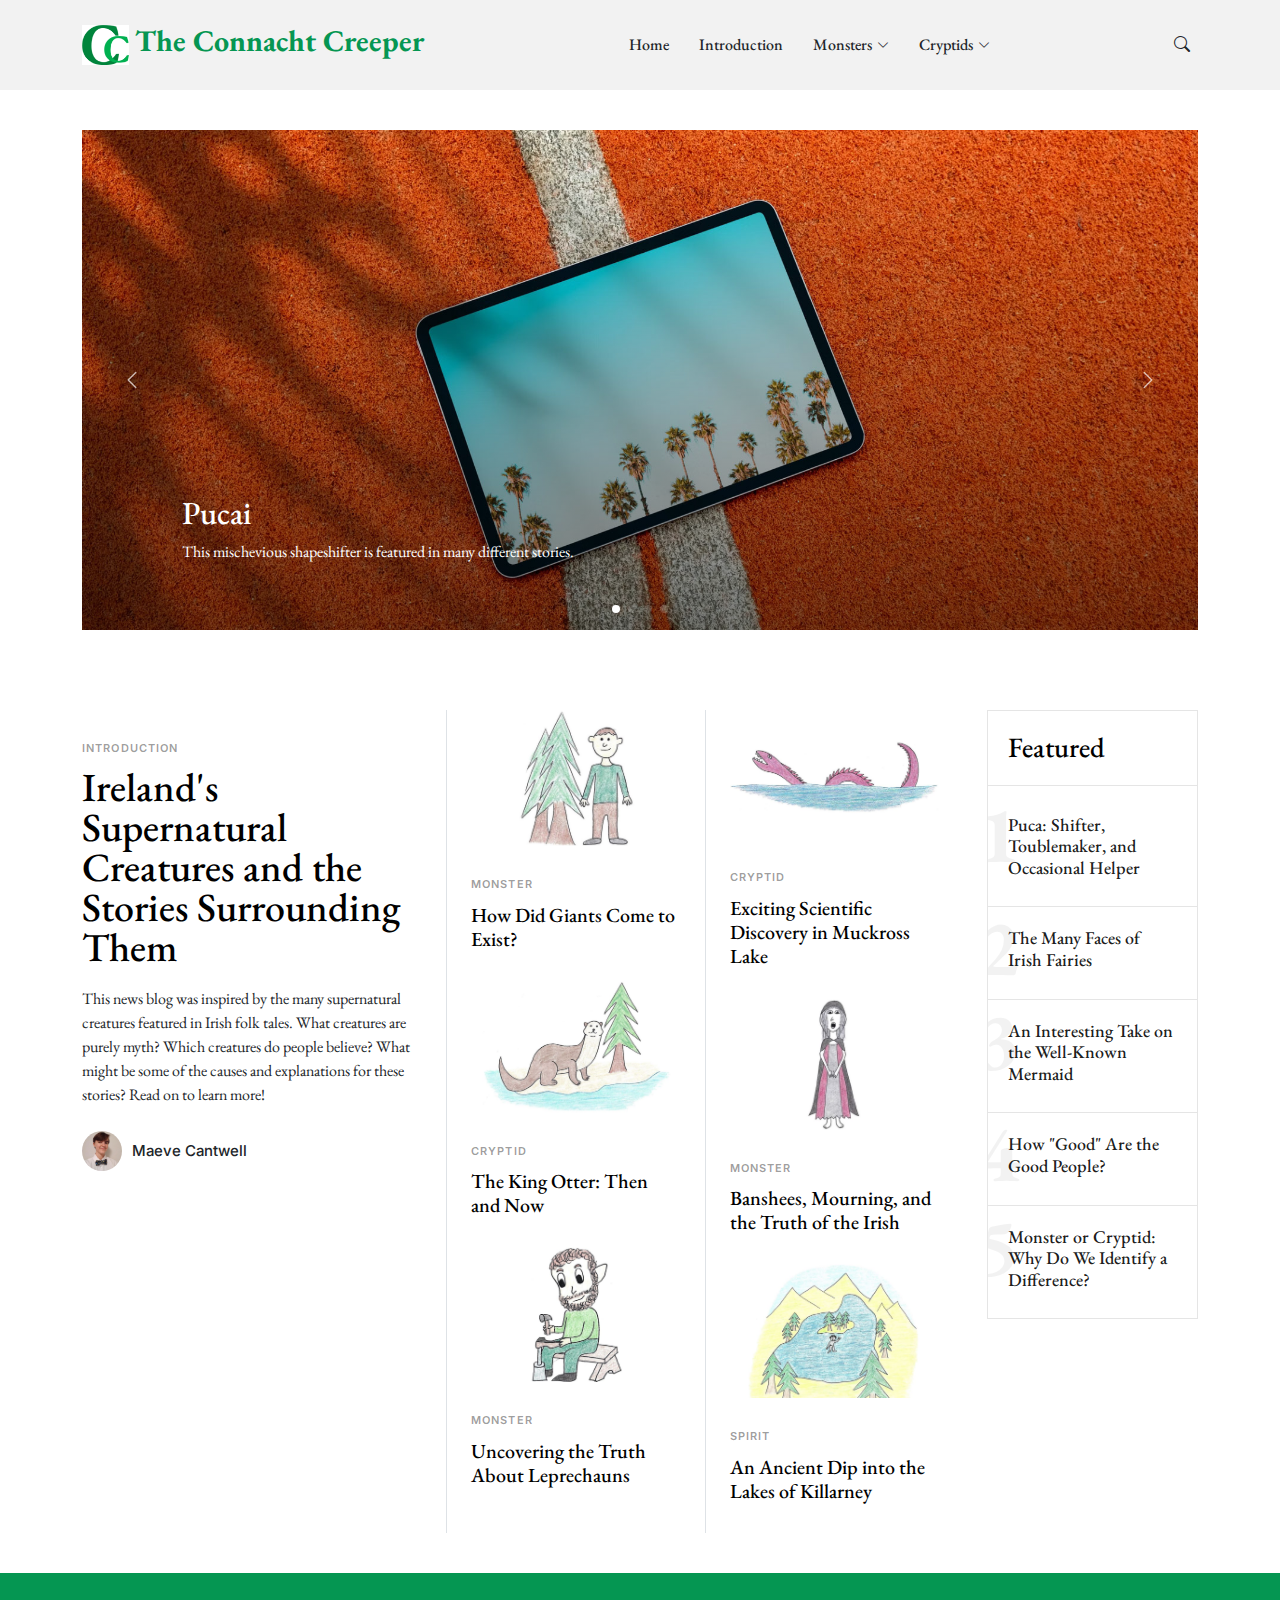
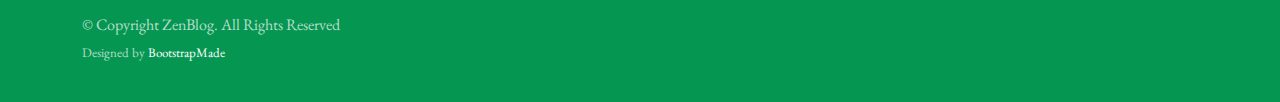
==== index.html @ 7d01c74e "ChangeImages" ====
<!DOCTYPE html>
<html lang="en">

<head>
  <meta charset="utf-8">
  <meta content="width=device-width, initial-scale=1.0" name="viewport">

  <title>The Connacht Creeper - Home</title>
  <meta content="" name="description">
  <meta content="" name="keywords">

  <!-- Favicons -->
  <link href="assets/img/favicon.png" rel="icon">
  <link href="assets/img/apple-touch-icon.png" rel="apple-touch-icon">

  <!-- Google Fonts -->
  <link rel="preconnect" href="https://fonts.googleapis.com">
  <link rel="preconnect" href="https://fonts.gstatic.com" crossorigin>
  <link href="https://fonts.googleapis.com/css2?family=EB+Garamond:wght@400;500&family=Inter:wght@400;500&family=Playfair+Display:ital,wght@0,400;0,700;1,400;1,700&display=swap" rel="stylesheet">

  <!-- Vendor CSS Files -->
  <link href="assets/vendor/bootstrap/css/bootstrap.min.css" rel="stylesheet">
  <link href="assets/vendor/bootstrap-icons/bootstrap-icons.css" rel="stylesheet">
  <link href="assets/vendor/swiper/swiper-bundle.min.css" rel="stylesheet">
  <link href="assets/vendor/glightbox/css/glightbox.min.css" rel="stylesheet">
  <link href="assets/vendor/aos/aos.css" rel="stylesheet">

  <!-- Template Main CSS Files -->
  <link href="assets/css/variables.css" rel="stylesheet">
  <link href="assets/css/main.css" rel="stylesheet">

  <!-- =======================================================
  * Template Name: ZenBlog
  * Updated: Jul 27 2023 with Bootstrap v5.3.1
  * Template URL: https://bootstrapmade.com/zenblog-bootstrap-blog-template/
  * Author: BootstrapMade.com
  * License: https:///bootstrapmade.com/license/
  ======================================================== -->
</head>

<body>

  <!-- ======= Header ======= -->
  <header id="header" class="header d-flex align-items-center fixed-top">
    <div class="container-fluid container-xl d-flex align-items-center justify-content-between">

      <a href="index.html" class="logo d-flex align-items-center">
        <!-- Uncomment the line below if you also wish to use an image logo -->
        <img src="assets/img/apple-touch-icon.png" alt="">
        <h1>The Connacht Creeper</h1>
      </a>

      <nav id="navbar" class="navbar">
        <ul>
          <li><a href="index.html">Home</a></li>

          <li><a href="introduction.html">Introduction</a></li>

          <li class="dropdown"><a href="monsters.html"><span>Monsters</span> <i class="bi bi-chevron-down dropdown-indicator"></i></a>
            <ul>
              <!-- <li><a href="search-result.html">Search Result</a></li> -->
              <li><a href="giants.html">Giants</a></li>
              <li><a href="pucai.html">Pucai</a></li>
              <li><a href="merrow.html">Merrow</a></li>
              <li class="dropdown"><a href="fairies.html"><span>Fairies</span> <i class="bi bi-chevron-down dropdown-indicator"></i></a>
                <ul>
                  <li><a href="good-people.html">The Good People</a></li>
                  <li><a href="leprechauns.html">Leprechauns</a></li>
                  <li><a href="banshees.html">Banshees</a></li>
                </ul>
              </li>
            </ul>
          </li>

          <li class="dropdown"><a href="cryptids.html"><span>Cryptids</span> <i class="bi bi-chevron-down dropdown-indicator"></i></a>
            <ul>
              <!-- <li><a href="search-result.html">Search Result</a></li> -->
              <li><a href="king-otter.html">The King Otter</a></li>
              <li class="dropdown"><a href="killarney-lakes.html"><span>The Lakes of Killarney</span> <i class="bi bi-chevron-down dropdown-indicator"></i></a>
                <ul>
                  <li><a href="muckross-monster.html">Muckross Lake Monster</a></li>
                  <li><a href="odonaghue.html">Legend of O'Donaghue</a></li>
                </ul>
              </li>
            </ul>
          </li>

          <!-- <li><a href="about.html">About</a></li> -->
          <!-- <li><a href="contact.html">Contact</a></li> -->
        </ul>
      </nav><!-- .navbar -->

      <div class="position-relative">
        <!--<a href="#" class="mx-2"><span class="bi-facebook"></span></a>
        <a href="#" class="mx-2"><span class="bi-twitter"></span></a>
        <a href="#" class="mx-2"><span class="bi-instagram"></span></a>-->

        <a href="#" class="mx-2 js-search-open"><span class="bi-search"></span></a>
        <i class="bi bi-list mobile-nav-toggle"></i>

        <!-- ======= Search Form ======= -->
        <div class="search-form-wrap js-search-form-wrap">
          <form action="search-result.html" class="search-form">
            <span class="icon bi-search"></span>
            <input type="text" placeholder="Search" class="form-control">
            <button class="btn js-search-close"><span class="bi-x"></span></button>
          </form>
        </div><!-- End Search Form -->

      </div>

    </div>

  </header><!-- End Header -->

  <main id="main">

    <!-- ======= Hero Slider Section ======= -->
    <section id="hero-slider" class="hero-slider">
      <div class="container-md" data-aos="fade-in">
        <div class="row">
          <div class="col-12">
            <div class="swiper sliderFeaturedPosts">
              <div class="swiper-wrapper">
                <div class="swiper-slide">
                  <a href="pucai.html" class="img-bg d-flex align-items-end" style="background-image: url('assets/img/post-slide-1.jpg');">
                    <div class="img-bg-inner">
                      <h2>Pucai</h2>
                      <p>This mischevious shapeshifter is featured in many different stories.</p>
                    </div>
                  </a>
                </div>

                <div class="swiper-slide">
                  <a href="merrow.html" class="img-bg d-flex align-items-end" style="background-image: url('assets/img/post-slide-2.jpg');">
                    <div class="img-bg-inner">
                      <h2>Merrow</h2>
                      <p>A uniquely Irish mermaid with a red feathered cap.</p>
                    </div>
                  </a>
                </div>

                <div class="swiper-slide">
                  <a href="fairies.html" class="img-bg d-flex align-items-end" style="background-image: url('assets/img/post-slide-3.jpg');">
                    <div class="img-bg-inner">
                      <h2>Fairies</h2>
                      <p>Learn all about Irish fairies, the forms they take, and the beliefs surrounding their existance.</p>
                    </div>
                  </a>
                </div>

                <div class="swiper-slide">
                  <a href="killarney-lakes.html" class="img-bg d-flex align-items-end" style="background-image: url('assets/img/post-slide-4.jpg');">
                    <div class="img-bg-inner">
                      <h2>The Lakes of Killarney</h2>
                      <p>These three lakes are home to several supernatural legends.</p>
                    </div>
                  </a>
                </div>
              </div>
              <div class="custom-swiper-button-next">
                <span class="bi-chevron-right"></span>
              </div>
              <div class="custom-swiper-button-prev">
                <span class="bi-chevron-left"></span>
              </div>

              <div class="swiper-pagination"></div>
            </div>
          </div>
        </div>
      </div>
    </section><!-- End Hero Slider Section -->

    <!-- ======= Post Grid Section ======= -->
    <section id="posts" class="posts">
      <div class="container" data-aos="fade-up">
        <div class="row g-5">
          <div class="col-lg-4">
            <div class="post-entry-1 lg">
              <a href="single-post.html"><img src="assets/img/map1.jpg" alt="" class="img-fluid"></a>
              <div class="post-meta"><span class="date">Introduction</span> <!--<span class="mx-1">&bullet;</span> <span>Jul 5th '22</span>--></div>
              <h2><a href="introduction.html">Ireland's Supernatural Creatures and the Stories Surrounding Them</a></h2>
              <p class="mb-4 d-block">This news blog was inspired by the many supernatural creatures featured in Irish folk tales. What creatures are purely myth? Which creatures do people believe? What might be some of the causes and explanations for these stories? Read on to learn more!</p>

              <div class="d-flex align-items-center author">
                <div class="photo"><img src="assets/img/author.jpg" alt="" class="img-fluid"></div>
                <div class="name">
                  <h3 class="m-0 p-0">Maeve Cantwell</h3>
                </div>
              </div>
            </div>

          </div>

          <div class="col-lg-8">
            <div class="row g-5">
              <div class="col-lg-4 border-start custom-border">
                <div class="post-entry-1">
                  <a href="giants.html"><img src="assets/img/giant1.jpg" alt="" class="img-fluid"></a>
                  <div class="post-meta"><span class="date">Monster</span> <!--<span class="mx-1">&bullet;</span> <span>Jul 5th '22</span>--></div>
                  <h2><a href="giants.html">How Did Giants Come to Exist?</a></h2>
                </div>
                <div class="post-entry-1">
                  <a href="king-otter.html"><img src="assets/img/king-otter1.jpg" alt="" class="img-fluid"></a>
                  <div class="post-meta"><span class="date">Cryptid</span> <!--<span class="mx-1">&bullet;</span> <span>Jul 17th '22</span>--></div>
                  <h2><a href="king-otter.html">The King Otter: Then and Now</a></h2>
                </div>
                <div class="post-entry-1">
                  <a href="leprechauns.html"><img src="assets/img/leprechaun1.jpg" alt="" class="img-fluid"></a>
                  <div class="post-meta"><span class="date">Monster</span> <!--<span class="mx-1">&bullet;</span> <span>Mar 15th '22</span>--></div>
                  <h2><a href="leprechauns.html">Uncovering the Truth About Leprechauns</a></h2>
                </div>
              </div>
              <div class="col-lg-4 border-start custom-border">
                <div class="post-entry-1">
                  <a href="muckross-monster.html"><img src="assets/img/muckross-monster1.jpg" alt="" class="img-fluid"></a>
                  <div class="post-meta"><span class="date">Cryptid</span> <!--<span class="mx-1">&bullet;</span> <span>Jul 5th '22</span>--></div>
                  <h2><a href="muckross-monster.html">Exciting Scientific Discovery in Muckross Lake</a></h2>
                </div>
                <div class="post-entry-1">
                  <a href="banshees.html"><img src="assets/img/banshee1.jpg" alt="" class="img-fluid"></a>
                  <div class="post-meta"><span class="date">Monster</span> <!--<span class="mx-1">&bullet;</span> <span>Mar 1st '22</span>--></div>
                  <h2><a href="banshees.html">Banshees, Mourning, and the Truth of the Irish</a></h2>
                </div>
                <div class="post-entry-1">
                  <a href="odonaghue.html"><img src="assets/img/odonaghue1.jpg" alt="" class="img-fluid"></a>
                  <div class="post-meta"><span class="date">Spirit</span> <!--<span class="mx-1">&bullet;</span> <span>Jul 5th '22</span>--></div>
                  <h2><a href="odonaghue.html">An Ancient Dip into the Lakes of Killarney</a></h2>
                </div>
              </div>

              <!-- Trending Section -->
              <div class="col-lg-4">

                <div class="trending">
                  <h3>Featured</h3>
                  <ul class="trending-post">
                    <li>
                      <a href="pucai.html">
                        <span class="number">1</span>
                        <h3>Puca: Shifter, Toublemaker, and Occasional Helper</h3>
                        <!--<span class="author">Jane Cooper</span>-->
                      </a>
                    </li>
                    <li>
                      <a href="fairies.html">
                        <span class="number">2</span>
                        <h3>The Many Faces of Irish Fairies</h3>
                        <!--<span class="author">Wade Warren</span>-->
                      </a>
                    </li>
                    <li>
                      <a href="merrow.html">
                        <span class="number">3</span>
                        <h3>An Interesting Take on the Well-Known Mermaid</h3>
                        <!--<span class="author">Esther Howard</span>-->
                      </a>
                    </li>
                    <li>
                      <a href="good-people.html">
                        <span class="number">4</span>
                        <h3>How "Good" Are the Good People?</h3>
                        <!--<span class="author">Cameron Williamson</span>-->
                      </a>
                    </li>
                    <li>
                      <a href="monster.html">
                        <span class="number">5</span>
                        <h3>Monster or Cryptid: Why Do We Identify a Difference?</h3>
                        <!--<span class="author">Jenny Wilson</span>-->
                      </a>
                    </li>
                  </ul>
                </div>

              </div> <!-- End Trending Section -->
            </div>
          </div>

        </div> <!-- End .row -->
      </div>
    </section> <!-- End Post Grid Section -->

    <!-- ======= Culture Category Section ======= -->
    <!--<section class="category-section">
      <div class="container" data-aos="fade-up">

        <div class="section-header d-flex justify-content-between align-items-center mb-5">
          <h2>Culture</h2>
          <div><a href="category.html" class="more">See All Culture</a></div>
        </div>

        <div class="row">
          <div class="col-md-9">

            <div class="d-lg-flex post-entry-2">
              <a href="single-post.html" class="me-4 thumbnail mb-4 mb-lg-0 d-inline-block">
                <img src="assets/img/post-landscape-6.jpg" alt="" class="img-fluid">
              </a>
              <div>
                <div class="post-meta"><span class="date">Culture</span> <span class="mx-1">&bullet;</span> <span>Jul 5th '22</span></div>
                <h3><a href="single-post.html">What is the son of Football Coach John Gruden, Deuce Gruden doing Now?</a></h3>
                <p>Lorem ipsum dolor sit amet consectetur adipisicing elit. Distinctio placeat exercitationem magni voluptates dolore. Tenetur fugiat voluptates quas, nobis error deserunt aliquam temporibus sapiente, laudantium dolorum itaque libero eos deleniti?</p>
                <div class="d-flex align-items-center author">
                  <div class="photo"><img src="assets/img/person-2.jpg" alt="" class="img-fluid"></div>
                  <div class="name">
                    <h3 class="m-0 p-0">Wade Warren</h3>
                  </div>
                </div>
              </div>
            </div>

            <div class="row">
              <div class="col-lg-4">
                <div class="post-entry-1 border-bottom">
                  <a href="single-post.html"><img src="assets/img/post-landscape-1.jpg" alt="" class="img-fluid"></a>
                  <div class="post-meta"><span class="date">Culture</span> <span class="mx-1">&bullet;</span> <span>Jul 5th '22</span></div>
                  <h2 class="mb-2"><a href="single-post.html">11 Work From Home Part-Time Jobs You Can Do Now</a></h2>
                  <span class="author mb-3 d-block">Jenny Wilson</span>
                  <p class="mb-4 d-block">Lorem ipsum dolor sit, amet consectetur adipisicing elit. Vero temporibus repudiandae, inventore pariatur numquam cumque possimus</p>
                </div>

                <div class="post-entry-1">
                  <div class="post-meta"><span class="date">Culture</span> <span class="mx-1">&bullet;</span> <span>Jul 5th '22</span></div>
                  <h2 class="mb-2"><a href="single-post.html">5 Great Startup Tips for Female Founders</a></h2>
                  <span class="author mb-3 d-block">Jenny Wilson</span>
                </div>
              </div>
              <div class="col-lg-8">
                <div class="post-entry-1">
                  <a href="single-post.html"><img src="assets/img/post-landscape-2.jpg" alt="" class="img-fluid"></a>
                  <div class="post-meta"><span class="date">Culture</span> <span class="mx-1">&bullet;</span> <span>Jul 5th '22</span></div>
                  <h2 class="mb-2"><a href="single-post.html">How to Avoid Distraction and Stay Focused During Video Calls?</a></h2>
                  <span class="author mb-3 d-block">Jenny Wilson</span>
                  <p class="mb-4 d-block">Lorem ipsum dolor sit, amet consectetur adipisicing elit. Vero temporibus repudiandae, inventore pariatur numquam cumque possimus</p>
                </div>
              </div>
            </div>
          </div>

          <div class="col-md-3">
            <div class="post-entry-1 border-bottom">
              <div class="post-meta"><span class="date">Culture</span> <span class="mx-1">&bullet;</span> <span>Jul 5th '22</span></div>
              <h2 class="mb-2"><a href="single-post.html">How to Avoid Distraction and Stay Focused During Video Calls?</a></h2>
              <span class="author mb-3 d-block">Jenny Wilson</span>
            </div>

            <div class="post-entry-1 border-bottom">
              <div class="post-meta"><span class="date">Culture</span> <span class="mx-1">&bullet;</span> <span>Jul 5th '22</span></div>
              <h2 class="mb-2"><a href="single-post.html">17 Pictures of Medium Length Hair in Layers That Will Inspire Your New Haircut</a></h2>
              <span class="author mb-3 d-block">Jenny Wilson</span>
            </div>

            <div class="post-entry-1 border-bottom">
              <div class="post-meta"><span class="date">Culture</span> <span class="mx-1">&bullet;</span> <span>Jul 5th '22</span></div>
              <h2 class="mb-2"><a href="single-post.html">9 Half-up/half-down Hairstyles for Long and Medium Hair</a></h2>
              <span class="author mb-3 d-block">Jenny Wilson</span>
            </div>

            <div class="post-entry-1 border-bottom">
              <div class="post-meta"><span class="date">Culture</span> <span class="mx-1">&bullet;</span> <span>Jul 5th '22</span></div>
              <h2 class="mb-2"><a href="single-post.html">Life Insurance And Pregnancy: A Working Mom’s Guide</a></h2>
              <span class="author mb-3 d-block">Jenny Wilson</span>
            </div>

            <div class="post-entry-1 border-bottom">
              <div class="post-meta"><span class="date">Culture</span> <span class="mx-1">&bullet;</span> <span>Jul 5th '22</span></div>
              <h2 class="mb-2"><a href="single-post.html">The Best Homemade Masks for Face (keep the Pimples Away)</a></h2>
              <span class="author mb-3 d-block">Jenny Wilson</span>
            </div>

            <div class="post-entry-1 border-bottom">
              <div class="post-meta"><span class="date">Culture</span> <span class="mx-1">&bullet;</span> <span>Jul 5th '22</span></div>
              <h2 class="mb-2"><a href="single-post.html">10 Life-Changing Hacks Every Working Mom Should Know</a></h2>
              <span class="author mb-3 d-block">Jenny Wilson</span>
            </div>
          </div>
        </div>
      </div>
    </section>--><!-- End Culture Category Section -->

    <!-- ======= Business Category Section ======= -->
    <!--<section class="category-section">
      <div class="container" data-aos="fade-up">

        <div class="section-header d-flex justify-content-between align-items-center mb-5">
          <h2>Business</h2>
          <div><a href="category.html" class="more">See All Business</a></div>
        </div>

        <div class="row">
          <div class="col-md-9 order-md-2">

            <div class="d-lg-flex post-entry-2">
              <a href="single-post.html" class="me-4 thumbnail d-inline-block mb-4 mb-lg-0">
                <img src="assets/img/post-landscape-3.jpg" alt="" class="img-fluid">
              </a>
              <div>
                <div class="post-meta"><span class="date">Business</span> <span class="mx-1">&bullet;</span> <span>Jul 5th '22</span></div>
                <h3><a href="single-post.html">What is the son of Football Coach John Gruden, Deuce Gruden doing Now?</a></h3>
                <p>Lorem ipsum dolor sit amet consectetur adipisicing elit. Distinctio placeat exercitationem magni voluptates dolore. Tenetur fugiat voluptates quas, nobis error deserunt aliquam temporibus sapiente, laudantium dolorum itaque libero eos deleniti?</p>
                <div class="d-flex align-items-center author">
                  <div class="photo"><img src="assets/img/person-4.jpg" alt="" class="img-fluid"></div>
                  <div class="name">
                    <h3 class="m-0 p-0">Wade Warren</h3>
                  </div>
                </div>
              </div>
            </div>

            <div class="row">
              <div class="col-lg-4">
                <div class="post-entry-1 border-bottom">
                  <a href="single-post.html"><img src="assets/img/post-landscape-5.jpg" alt="" class="img-fluid"></a>
                  <div class="post-meta"><span class="date">Business</span> <span class="mx-1">&bullet;</span> <span>Jul 5th '22</span></div>
                  <h2 class="mb-2"><a href="single-post.html">11 Work From Home Part-Time Jobs You Can Do Now</a></h2>
                  <span class="author mb-3 d-block">Jenny Wilson</span>
                  <p class="mb-4 d-block">Lorem ipsum dolor sit, amet consectetur adipisicing elit. Vero temporibus repudiandae, inventore pariatur numquam cumque possimus</p>
                </div>

                <div class="post-entry-1">
                  <div class="post-meta"><span class="date">Business</span> <span class="mx-1">&bullet;</span> <span>Jul 5th '22</span></div>
                  <h2 class="mb-2"><a href="single-post.html">5 Great Startup Tips for Female Founders</a></h2>
                  <span class="author mb-3 d-block">Jenny Wilson</span>
                </div>
              </div>
              <div class="col-lg-8">
                <div class="post-entry-1">
                  <a href="single-post.html"><img src="assets/img/post-landscape-7.jpg" alt="" class="img-fluid"></a>
                  <div class="post-meta"><span class="date">Business</span> <span class="mx-1">&bullet;</span> <span>Jul 5th '22</span></div>
                  <h2 class="mb-2"><a href="single-post.html">How to Avoid Distraction and Stay Focused During Video Calls?</a></h2>
                  <span class="author mb-3 d-block">Jenny Wilson</span>
                  <p class="mb-4 d-block">Lorem ipsum dolor sit, amet consectetur adipisicing elit. Vero temporibus repudiandae, inventore pariatur numquam cumque possimus</p>
                </div>
              </div>
            </div>
          </div>
          <div class="col-md-3">
            <div class="post-entry-1 border-bottom">
              <div class="post-meta"><span class="date">Business</span> <span class="mx-1">&bullet;</span> <span>Jul 5th '22</span></div>
              <h2 class="mb-2"><a href="single-post.html">How to Avoid Distraction and Stay Focused During Video Calls?</a></h2>
              <span class="author mb-3 d-block">Jenny Wilson</span>
            </div>

            <div class="post-entry-1 border-bottom">
              <div class="post-meta"><span class="date">Business</span> <span class="mx-1">&bullet;</span> <span>Jul 5th '22</span></div>
              <h2 class="mb-2"><a href="single-post.html">17 Pictures of Medium Length Hair in Layers That Will Inspire Your New Haircut</a></h2>
              <span class="author mb-3 d-block">Jenny Wilson</span>
            </div>

            <div class="post-entry-1 border-bottom">
              <div class="post-meta"><span class="date">Business</span> <span class="mx-1">&bullet;</span> <span>Jul 5th '22</span></div>
              <h2 class="mb-2"><a href="single-post.html">9 Half-up/half-down Hairstyles for Long and Medium Hair</a></h2>
              <span class="author mb-3 d-block">Jenny Wilson</span>
            </div>

            <div class="post-entry-1 border-bottom">
              <div class="post-meta"><span class="date">Business</span> <span class="mx-1">&bullet;</span> <span>Jul 5th '22</span></div>
              <h2 class="mb-2"><a href="single-post.html">Life Insurance And Pregnancy: A Working Mom’s Guide</a></h2>
              <span class="author mb-3 d-block">Jenny Wilson</span>
            </div>

            <div class="post-entry-1 border-bottom">
              <div class="post-meta"><span class="date">Business</span> <span class="mx-1">&bullet;</span> <span>Jul 5th '22</span></div>
              <h2 class="mb-2"><a href="single-post.html">The Best Homemade Masks for Face (keep the Pimples Away)</a></h2>
              <span class="author mb-3 d-block">Jenny Wilson</span>
            </div>

            <div class="post-entry-1 border-bottom">
              <div class="post-meta"><span class="date">Business</span> <span class="mx-1">&bullet;</span> <span>Jul 5th '22</span></div>
              <h2 class="mb-2"><a href="single-post.html">10 Life-Changing Hacks Every Working Mom Should Know</a></h2>
              <span class="author mb-3 d-block">Jenny Wilson</span>
            </div>
          </div>
        </div>
      </div>
    </section>--><!-- End Business Category Section -->

    <!-- ======= Lifestyle Category Section ======= -->
    <!--<section class="category-section">
      <div class="container" data-aos="fade-up">

        <div class="section-header d-flex justify-content-between align-items-center mb-5">
          <h2>Lifestyle</h2>
          <div><a href="category.html" class="more">See All Lifestyle</a></div>
        </div>

        <div class="row g-5">
          <div class="col-lg-4">
            <div class="post-entry-1 lg">
              <a href="single-post.html"><img src="assets/img/post-landscape-8.jpg" alt="" class="img-fluid"></a>
              <div class="post-meta"><span class="date">Lifestyle</span> <span class="mx-1">&bullet;</span> <span>Jul 5th '22</span></div>
              <h2><a href="single-post.html">11 Work From Home Part-Time Jobs You Can Do Now</a></h2>
              <p class="mb-4 d-block">Lorem ipsum dolor sit, amet consectetur adipisicing elit. Vero temporibus repudiandae, inventore pariatur numquam cumque possimus exercitationem? Nihil tempore odit ab minus eveniet praesentium, similique blanditiis molestiae ut saepe perspiciatis officia nemo, eos quae cumque. Accusamus fugiat architecto rerum animi atque eveniet, quo, praesentium dignissimos</p>

              <div class="d-flex align-items-center author">
                <div class="photo"><img src="assets/img/person-7.jpg" alt="" class="img-fluid"></div>
                <div class="name">
                  <h3 class="m-0 p-0">Esther Howard</h3>
                </div>
              </div>
            </div>

            <div class="post-entry-1 border-bottom">
              <div class="post-meta"><span class="date">Lifestyle</span> <span class="mx-1">&bullet;</span> <span>Jul 5th '22</span></div>
              <h2 class="mb-2"><a href="single-post.html">The Best Homemade Masks for Face (keep the Pimples Away)</a></h2>
              <span class="author mb-3 d-block">Jenny Wilson</span>
            </div>

            <div class="post-entry-1">
              <div class="post-meta"><span class="date">Lifestyle</span> <span class="mx-1">&bullet;</span> <span>Jul 5th '22</span></div>
              <h2 class="mb-2"><a href="single-post.html">10 Life-Changing Hacks Every Working Mom Should Know</a></h2>
              <span class="author mb-3 d-block">Jenny Wilson</span>
            </div>

          </div>

          <div class="col-lg-8">
            <div class="row g-5">
              <div class="col-lg-4 border-start custom-border">
                <div class="post-entry-1">
                  <a href="single-post.html"><img src="assets/img/post-landscape-6.jpg" alt="" class="img-fluid"></a>
                  <div class="post-meta"><span class="date">Lifestyle</span> <span class="mx-1">&bullet;</span> <span>Jul 5th '22</span></div>
                  <h2><a href="single-post.html">Let’s Get Back to Work, New York</a></h2>
                </div>
                <div class="post-entry-1">
                  <a href="single-post.html"><img src="assets/img/post-landscape-5.jpg" alt="" class="img-fluid"></a>
                  <div class="post-meta"><span class="date">Lifestyle</span> <span class="mx-1">&bullet;</span> <span>Jul 17th '22</span></div>
                  <h2><a href="single-post.html">How to Avoid Distraction and Stay Focused During Video Calls?</a></h2>
                </div>
                <div class="post-entry-1">
                  <a href="single-post.html"><img src="assets/img/post-landscape-4.jpg" alt="" class="img-fluid"></a>
                  <div class="post-meta"><span class="date">Lifestyle</span> <span class="mx-1">&bullet;</span> <span>Mar 15th '22</span></div>
                  <h2><a href="single-post.html">Why Craigslist Tampa Is One of The Most Interesting Places On the Web?</a></h2>
                </div>
              </div>
              <div class="col-lg-4 border-start custom-border">
                <div class="post-entry-1">
                  <a href="single-post.html"><img src="assets/img/post-landscape-3.jpg" alt="" class="img-fluid"></a>
                  <div class="post-meta"><span class="date">Lifestyle</span> <span class="mx-1">&bullet;</span> <span>Jul 5th '22</span></div>
                  <h2><a href="single-post.html">6 Easy Steps To Create Your Own Cute Merch For Instagram</a></h2>
                </div>
                <div class="post-entry-1">
                  <a href="single-post.html"><img src="assets/img/post-landscape-2.jpg" alt="" class="img-fluid"></a>
                  <div class="post-meta"><span class="date">Lifestyle</span> <span class="mx-1">&bullet;</span> <span>Mar 1st '22</span></div>
                  <h2><a href="single-post.html">10 Life-Changing Hacks Every Working Mom Should Know</a></h2>
                </div>
                <div class="post-entry-1">
                  <a href="single-post.html"><img src="assets/img/post-landscape-1.jpg" alt="" class="img-fluid"></a>
                  <div class="post-meta"><span class="date">Lifestyle</span> <span class="mx-1">&bullet;</span> <span>Jul 5th '22</span></div>
                  <h2><a href="single-post.html">5 Great Startup Tips for Female Founders</a></h2>
                </div>
              </div>
              <div class="col-lg-4">

                <div class="post-entry-1 border-bottom">
                  <div class="post-meta"><span class="date">Lifestyle</span> <span class="mx-1">&bullet;</span> <span>Jul 5th '22</span></div>
                  <h2 class="mb-2"><a href="single-post.html">How to Avoid Distraction and Stay Focused During Video Calls?</a></h2>
                  <span class="author mb-3 d-block">Jenny Wilson</span>
                </div>

                <div class="post-entry-1 border-bottom">
                  <div class="post-meta"><span class="date">Lifestyle</span> <span class="mx-1">&bullet;</span> <span>Jul 5th '22</span></div>
                  <h2 class="mb-2"><a href="single-post.html">17 Pictures of Medium Length Hair in Layers That Will Inspire Your New Haircut</a></h2>
                  <span class="author mb-3 d-block">Jenny Wilson</span>
                </div>

                <div class="post-entry-1 border-bottom">
                  <div class="post-meta"><span class="date">Lifestyle</span> <span class="mx-1">&bullet;</span> <span>Jul 5th '22</span></div>
                  <h2 class="mb-2"><a href="single-post.html">9 Half-up/half-down Hairstyles for Long and Medium Hair</a></h2>
                  <span class="author mb-3 d-block">Jenny Wilson</span>
                </div>

                <div class="post-entry-1 border-bottom">
                  <div class="post-meta"><span class="date">Lifestyle</span> <span class="mx-1">&bullet;</span> <span>Jul 5th '22</span></div>
                  <h2 class="mb-2"><a href="single-post.html">Life Insurance And Pregnancy: A Working Mom’s Guide</a></h2>
                  <span class="author mb-3 d-block">Jenny Wilson</span>
                </div>

                <div class="post-entry-1 border-bottom">
                  <div class="post-meta"><span class="date">Lifestyle</span> <span class="mx-1">&bullet;</span> <span>Jul 5th '22</span></div>
                  <h2 class="mb-2"><a href="single-post.html">The Best Homemade Masks for Face (keep the Pimples Away)</a></h2>
                  <span class="author mb-3 d-block">Jenny Wilson</span>
                </div>

                <div class="post-entry-1 border-bottom">
                  <div class="post-meta"><span class="date">Lifestyle</span> <span class="mx-1">&bullet;</span> <span>Jul 5th '22</span></div>
                  <h2 class="mb-2"><a href="single-post.html">10 Life-Changing Hacks Every Working Mom Should Know</a></h2>
                  <span class="author mb-3 d-block">Jenny Wilson</span>
                </div>

              </div>
            </div>
          </div>

        </div>--> <!-- End .row -->
      <!--</div>
    </section>--><!-- End Lifestyle Category Section -->

  </main><!-- End #main -->

  <!-- ======= Footer ======= -->
  <footer id="footer" class="footer">

    <!--<div class="footer-content">
      <div class="container">

        <div class="row g-5">
          <div class="col-lg-4">
            <h3 class="footer-heading">About ZenBlog</h3>
            <p>Lorem ipsum dolor sit amet consectetur adipisicing elit. Magnam ab, perspiciatis beatae autem deleniti voluptate nulla a dolores, exercitationem eveniet libero laudantium recusandae officiis qui aliquid blanditiis omnis quae. Explicabo?</p>
            <p><a href="about.html" class="footer-link-more">Learn More</a></p>
          </div>
          <div class="col-6 col-lg-2">
            <h3 class="footer-heading">Navigation</h3>
            <ul class="footer-links list-unstyled">
              <li><a href="index.html"><i class="bi bi-chevron-right"></i> Home</a></li>
              <li><a href="index.html"><i class="bi bi-chevron-right"></i> Blog</a></li>
              <li><a href="category.html"><i class="bi bi-chevron-right"></i> Categories</a></li>
              <li><a href="single-post.html"><i class="bi bi-chevron-right"></i> Single Post</a></li>
              <li><a href="about.html"><i class="bi bi-chevron-right"></i> About us</a></li>
              <li><a href="contact.html"><i class="bi bi-chevron-right"></i> Contact</a></li>
            </ul>
          </div>
          <div class="col-6 col-lg-2">
            <h3 class="footer-heading">Categories</h3>
            <ul class="footer-links list-unstyled">
              <li><a href="category.html"><i class="bi bi-chevron-right"></i> Business</a></li>
              <li><a href="category.html"><i class="bi bi-chevron-right"></i> Culture</a></li>
              <li><a href="category.html"><i class="bi bi-chevron-right"></i> Sport</a></li>
              <li><a href="category.html"><i class="bi bi-chevron-right"></i> Food</a></li>
              <li><a href="category.html"><i class="bi bi-chevron-right"></i> Politics</a></li>
              <li><a href="category.html"><i class="bi bi-chevron-right"></i> Celebrity</a></li>
              <li><a href="category.html"><i class="bi bi-chevron-right"></i> Startups</a></li>
              <li><a href="category.html"><i class="bi bi-chevron-right"></i> Travel</a></li>

            </ul>
          </div>

          <div class="col-lg-4">
            <h3 class="footer-heading">Recent Posts</h3>

            <ul class="footer-links footer-blog-entry list-unstyled">
              <li>
                <a href="single-post.html" class="d-flex align-items-center">
                  <img src="assets/img/post-sq-1.jpg" alt="" class="img-fluid me-3">
                  <div>
                    <div class="post-meta d-block"><span class="date">Culture</span> <span class="mx-1">&bullet;</span> <span>Jul 5th '22</span></div>
                    <span>5 Great Startup Tips for Female Founders</span>
                  </div>
                </a>
              </li>

              <li>
                <a href="single-post.html" class="d-flex align-items-center">
                  <img src="assets/img/post-sq-2.jpg" alt="" class="img-fluid me-3">
                  <div>
                    <div class="post-meta d-block"><span class="date">Culture</span> <span class="mx-1">&bullet;</span> <span>Jul 5th '22</span></div>
                    <span>What is the son of Football Coach John Gruden, Deuce Gruden doing Now?</span>
                  </div>
                </a>
              </li>

              <li>
                <a href="single-post.html" class="d-flex align-items-center">
                  <img src="assets/img/post-sq-3.jpg" alt="" class="img-fluid me-3">
                  <div>
                    <div class="post-meta d-block"><span class="date">Culture</span> <span class="mx-1">&bullet;</span> <span>Jul 5th '22</span></div>
                    <span>Life Insurance And Pregnancy: A Working Mom’s Guide</span>
                  </div>
                </a>
              </li>

              <li>
                <a href="single-post.html" class="d-flex align-items-center">
                  <img src="assets/img/post-sq-4.jpg" alt="" class="img-fluid me-3">
                  <div>
                    <div class="post-meta d-block"><span class="date">Culture</span> <span class="mx-1">&bullet;</span> <span>Jul 5th '22</span></div>
                    <span>How to Avoid Distraction and Stay Focused During Video Calls?</span>
                  </div>
                </a>
              </li>

            </ul>

          </div>
        </div>
      </div>
    </div>-->

    <div class="footer-legal">
      <div class="container">

        <div class="row justify-content-between">
          <div class="col-md-6 text-center text-md-start mb-3 mb-md-0">
            <div class="copyright">
              © Copyright <strong><span>ZenBlog</span></strong>. All Rights Reserved
            </div>

            <div class="credits">
              <!-- All the links in the footer should remain intact. -->
              <!-- You can delete the links only if you purchased the pro version. -->
              <!-- Licensing information: https://bootstrapmade.com/license/ -->
              <!-- Purchase the pro version with working PHP/AJAX contact form: https://bootstrapmade.com/herobiz-bootstrap-business-template/ -->
              Designed by <a href="https://bootstrapmade.com/">BootstrapMade</a>
            </div>

          </div>

          <!--<div class="col-md-6">
            <div class="social-links mb-3 mb-lg-0 text-center text-md-end">
              <a href="#" class="twitter"><i class="bi bi-twitter"></i></a>
              <a href="#" class="facebook"><i class="bi bi-facebook"></i></a>
              <a href="#" class="instagram"><i class="bi bi-instagram"></i></a>
              <a href="#" class="google-plus"><i class="bi bi-skype"></i></a>
              <a href="#" class="linkedin"><i class="bi bi-linkedin"></i></a>
            </div>-->

          </div>

        </div>

      </div>
    </div>

  </footer>

  <a href="#" class="scroll-top d-flex align-items-center justify-content-center"><i class="bi bi-arrow-up-short"></i></a>

  <!-- Vendor JS Files -->
  <script src="assets/vendor/bootstrap/js/bootstrap.bundle.min.js"></script>
  <script src="assets/vendor/swiper/swiper-bundle.min.js"></script>
  <script src="assets/vendor/glightbox/js/glightbox.min.js"></script>
  <script src="assets/vendor/aos/aos.js"></script>
  <script src="assets/vendor/php-email-form/validate.js"></script>

  <!-- Template Main JS File -->
  <script src="assets/js/main.js"></script>

</body>

</html>
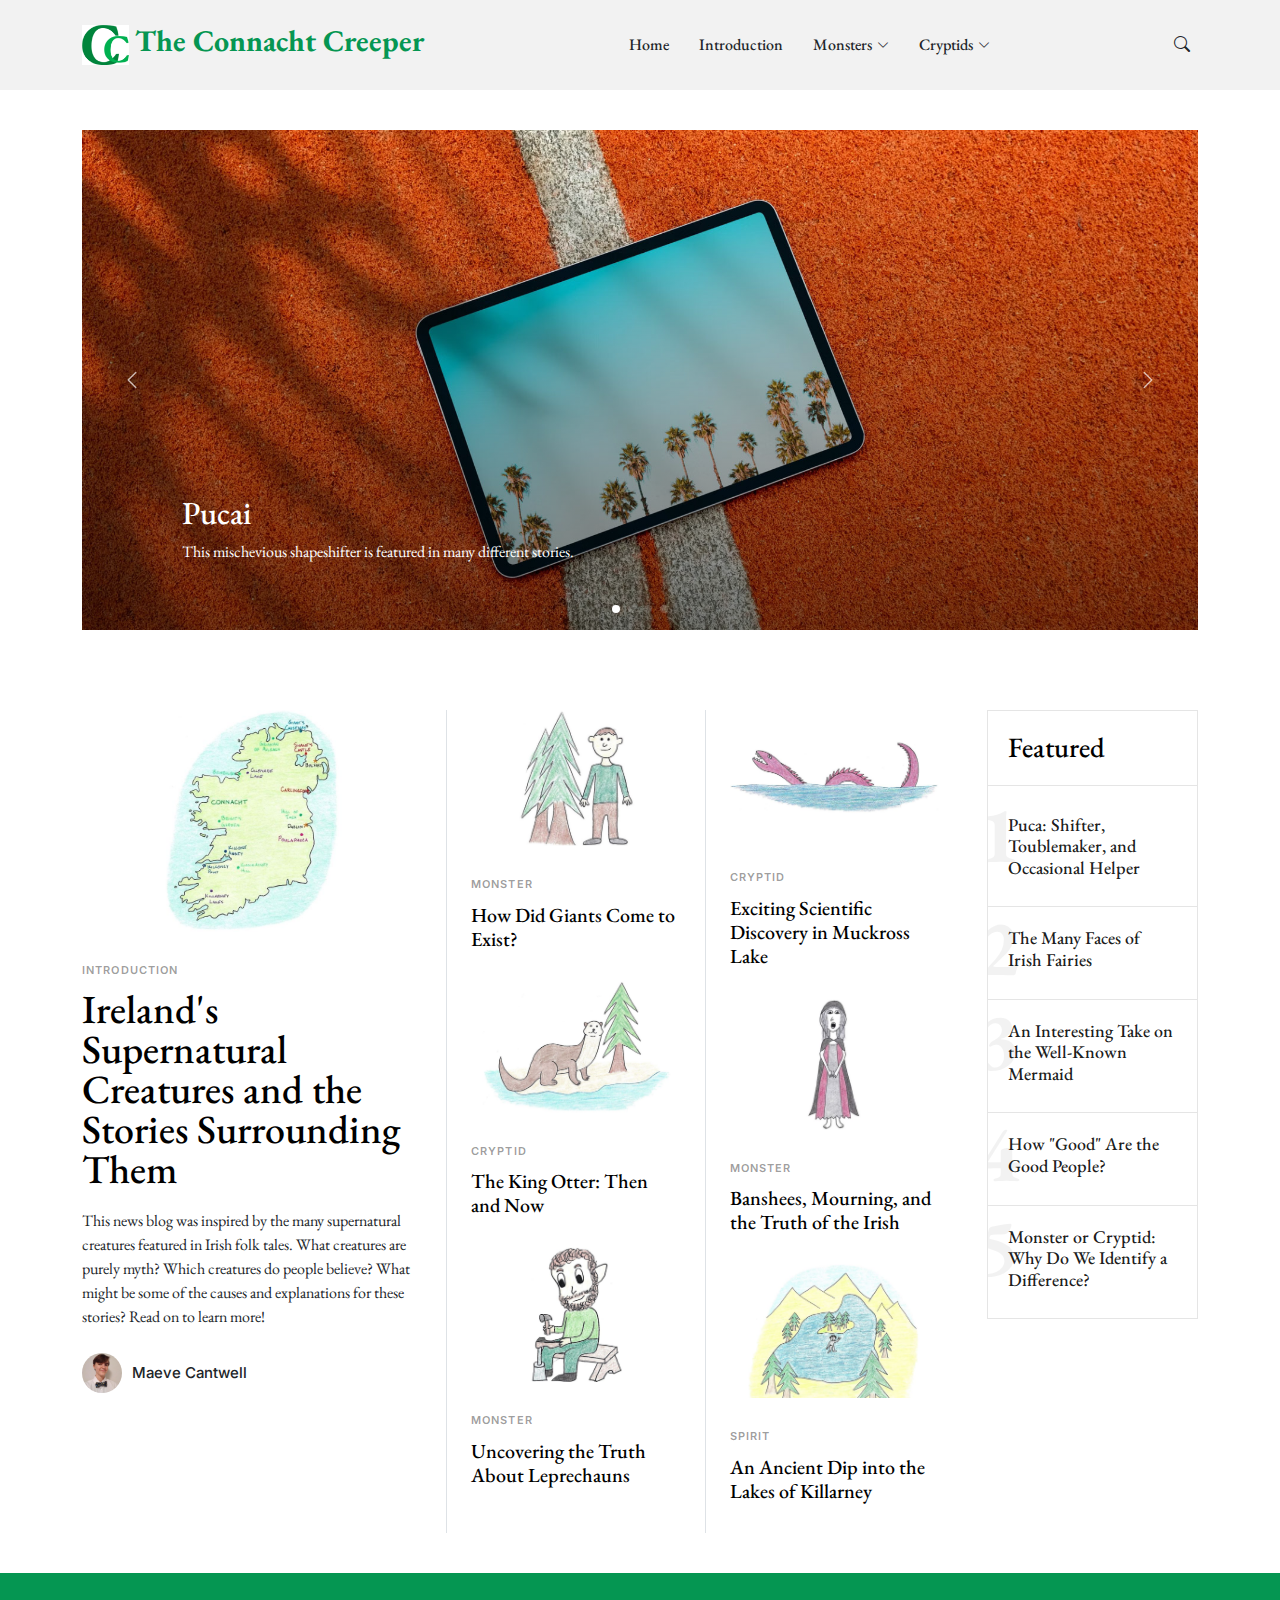
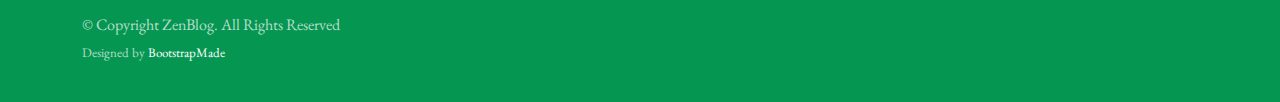
==== commit 09fdd11a: "FixMap" ====
--- a/index.html
+++ b/index.html
@@ -178,7 +178,7 @@
         <div class="row g-5">
           <div class="col-lg-4">
             <div class="post-entry-1 lg">
-              <a href="single-post.html"><img src="assets/img/map1.jpg" alt="" class="img-fluid"></a>
+              <a href="single-post.html"><img src="assets/img/map1.JPG" alt="" class="img-fluid"></a>
               <div class="post-meta"><span class="date">Introduction</span> <!--<span class="mx-1">&bullet;</span> <span>Jul 5th '22</span>--></div>
               <h2><a href="introduction.html">Ireland's Supernatural Creatures and the Stories Surrounding Them</a></h2>
               <p class="mb-4 d-block">This news blog was inspired by the many supernatural creatures featured in Irish folk tales. What creatures are purely myth? Which creatures do people believe? What might be some of the causes and explanations for these stories? Read on to learn more!</p>
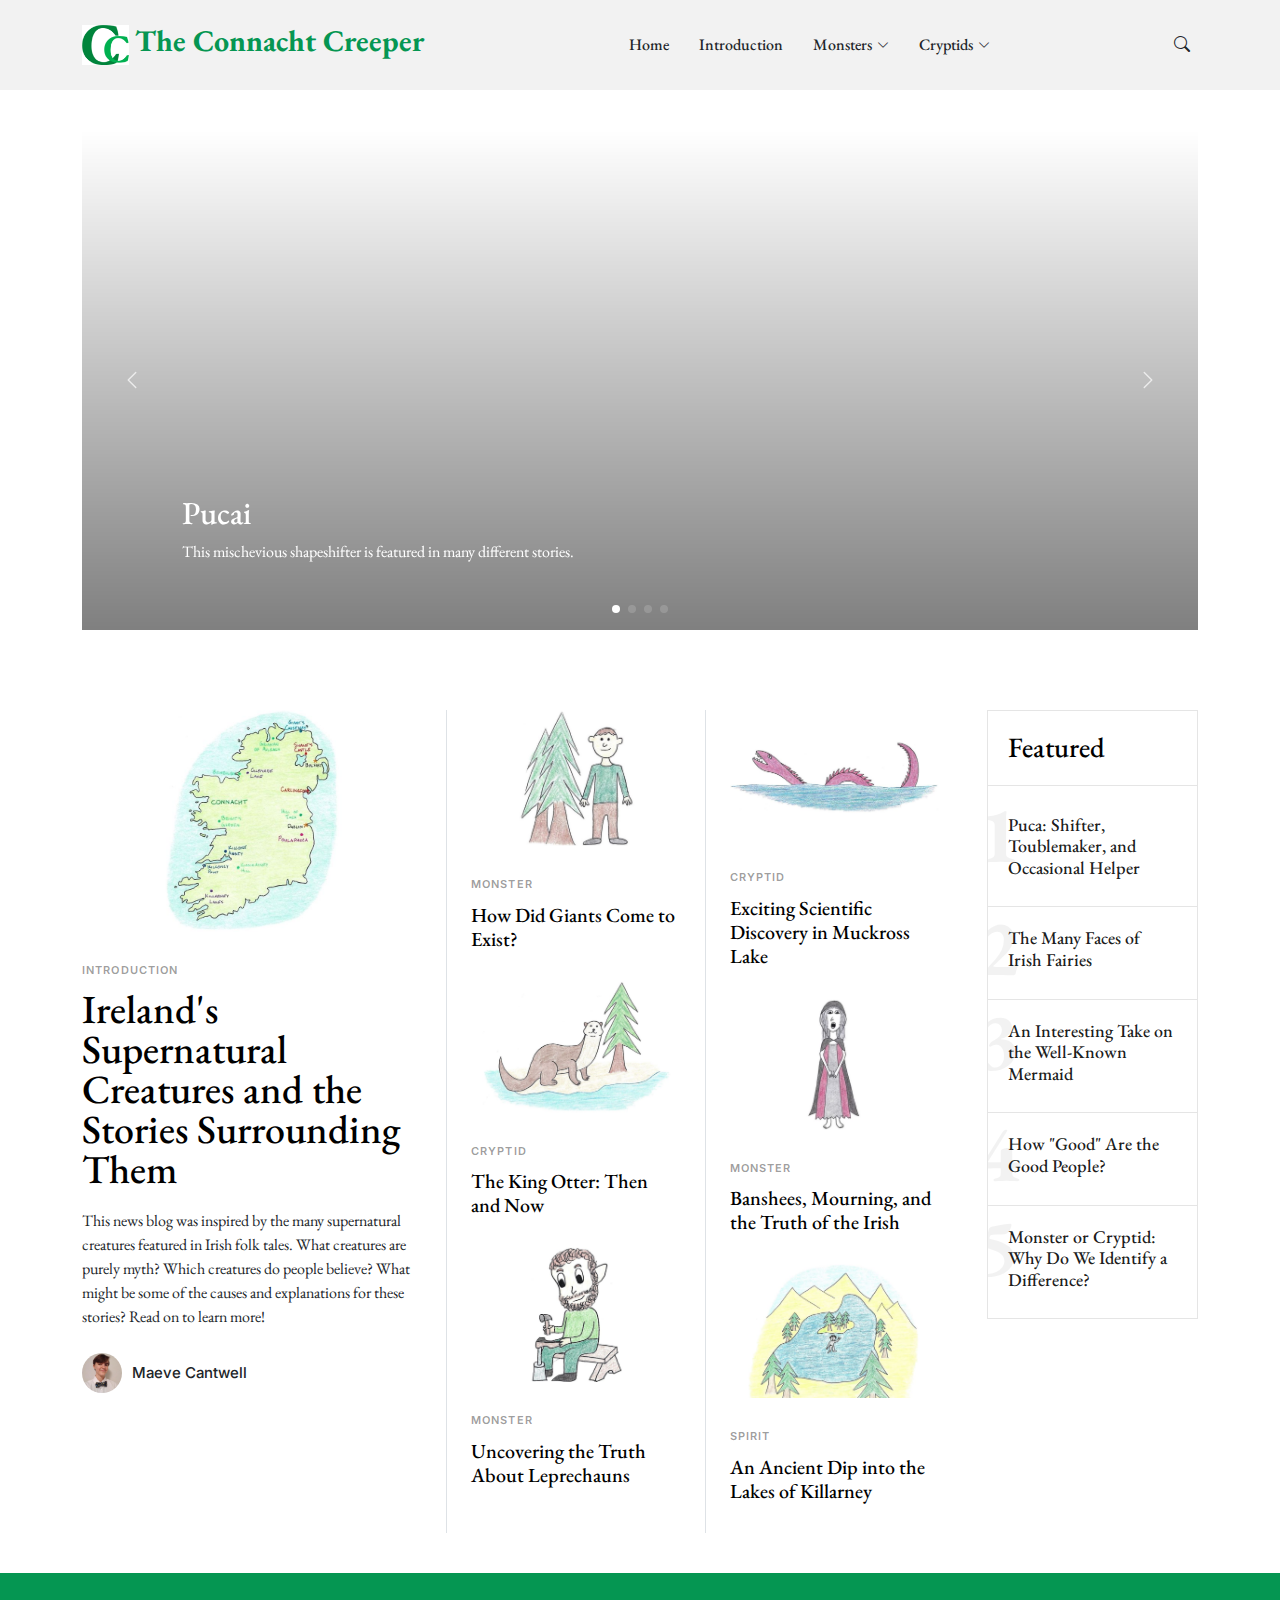
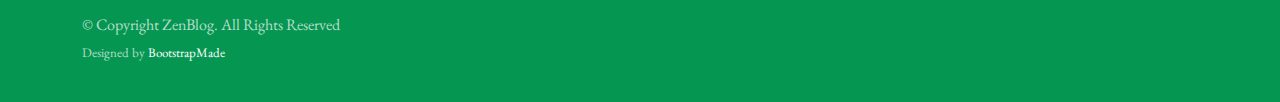
==== commit fad65f64: "ChangeSlider" ====
--- a/index.html
+++ b/index.html
@@ -123,7 +123,7 @@
             <div class="swiper sliderFeaturedPosts">
               <div class="swiper-wrapper">
                 <div class="swiper-slide">
-                  <a href="pucai.html" class="img-bg d-flex align-items-end" style="background-image: url('assets/img/post-slide-1.jpg');">
+                  <a href="pucai.html" class="img-bg d-flex align-items-end" style="background-image: url('assets/img/puca12.jpg');">
                     <div class="img-bg-inner">
                       <h2>Pucai</h2>
                       <p>This mischevious shapeshifter is featured in many different stories.</p>
@@ -132,7 +132,7 @@
                 </div>
 
                 <div class="swiper-slide">
-                  <a href="merrow.html" class="img-bg d-flex align-items-end" style="background-image: url('assets/img/post-slide-2.jpg');">
+                  <a href="merrow.html" class="img-bg d-flex align-items-end" style="background-image: url('assets/img/merrow2.jpg');">
                     <div class="img-bg-inner">
                       <h2>Merrow</h2>
                       <p>A uniquely Irish mermaid with a red feathered cap.</p>
@@ -141,7 +141,7 @@
                 </div>
 
                 <div class="swiper-slide">
-                  <a href="fairies.html" class="img-bg d-flex align-items-end" style="background-image: url('assets/img/post-slide-3.jpg');">
+                  <a href="fairies.html" class="img-bg d-flex align-items-end" style="background-image: url('assets/img/good-people2.jpg');">
                     <div class="img-bg-inner">
                       <h2>Fairies</h2>
                       <p>Learn all about Irish fairies, the forms they take, and the beliefs surrounding their existance.</p>
@@ -150,7 +150,7 @@
                 </div>
 
                 <div class="swiper-slide">
-                  <a href="killarney-lakes.html" class="img-bg d-flex align-items-end" style="background-image: url('assets/img/post-slide-4.jpg');">
+                  <a href="killarney-lakes.html" class="img-bg d-flex align-items-end" style="background-image: url('assets/img/muckross-monster2.jpg');">
                     <div class="img-bg-inner">
                       <h2>The Lakes of Killarney</h2>
                       <p>These three lakes are home to several supernatural legends.</p>
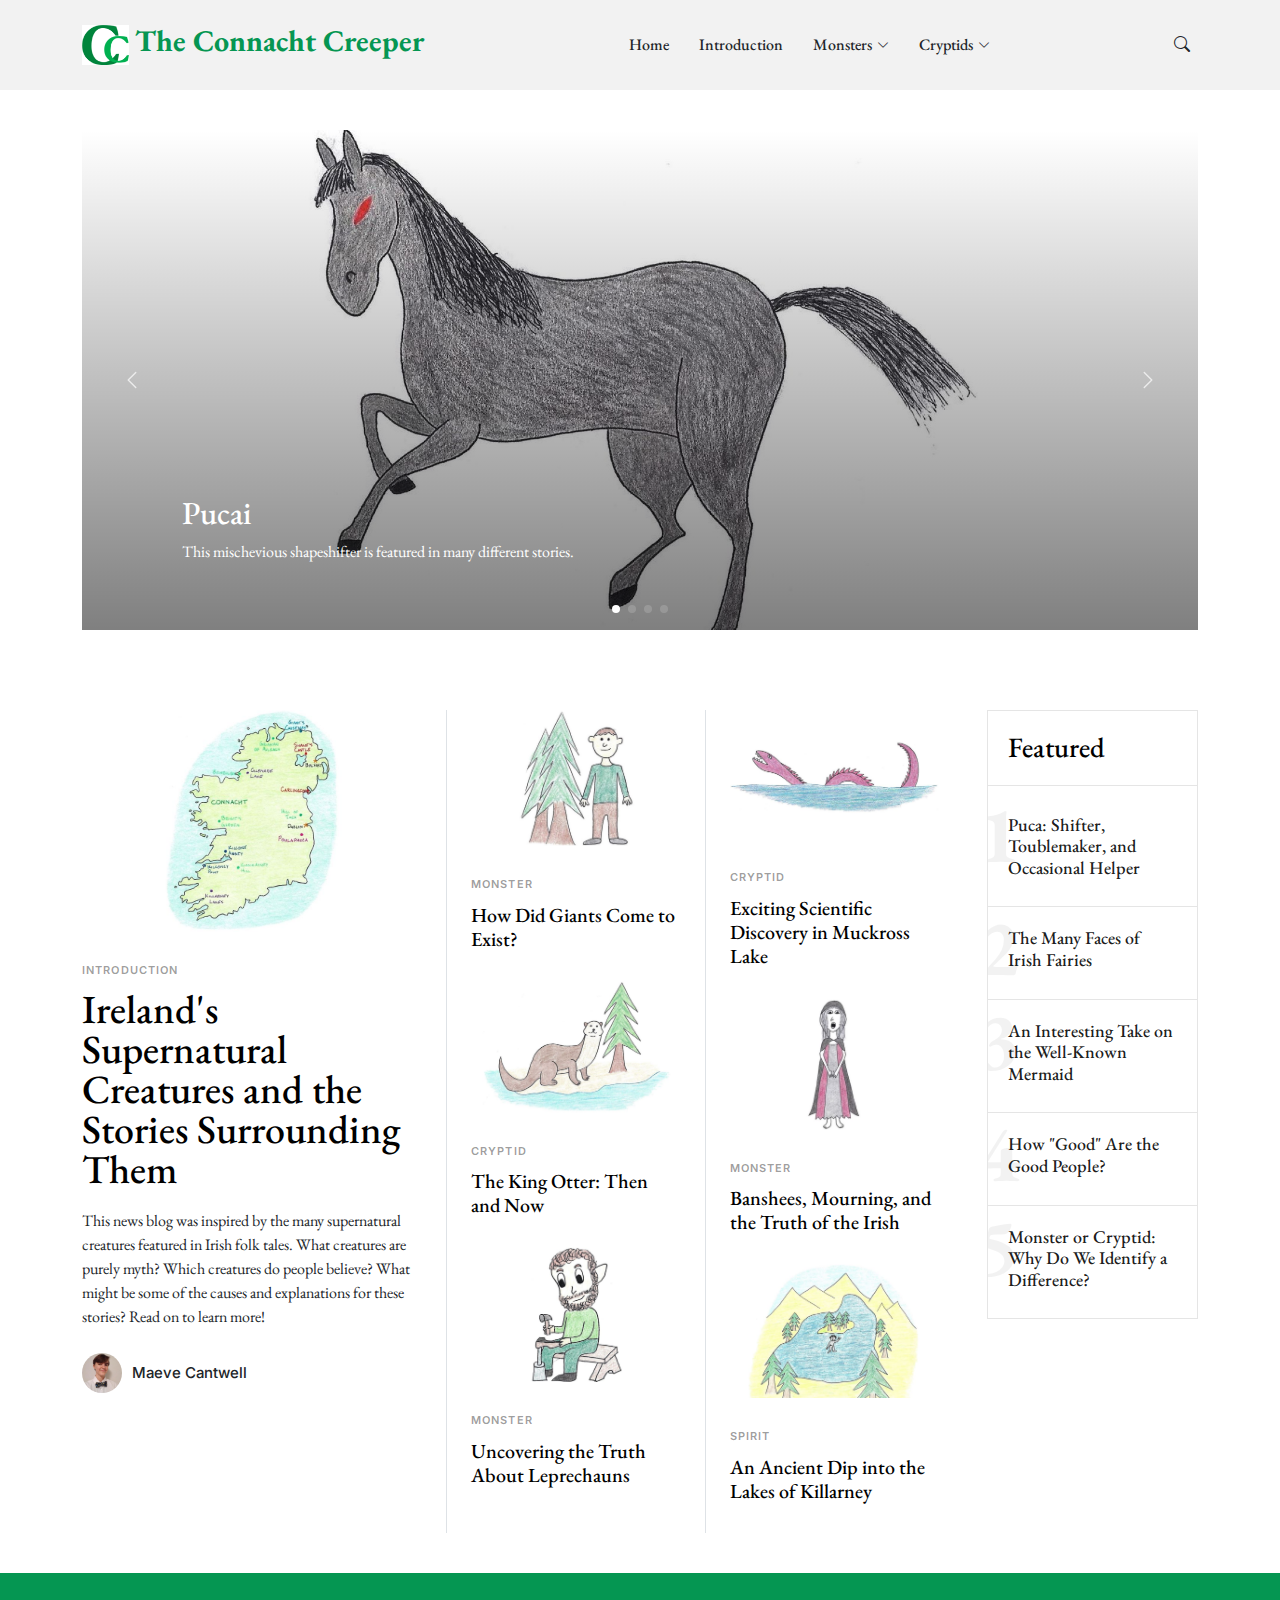
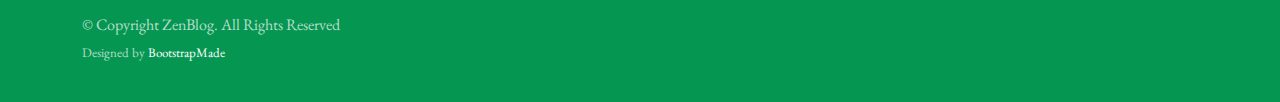
==== commit c89ba9ee: "ImageUpdates" ====
--- a/index.html
+++ b/index.html
@@ -10,7 +10,7 @@
   <meta content="" name="keywords">
 
   <!-- Favicons -->
-  <link href="assets/img/favicon.png" rel="icon">
+  <link href="assets/img/favicon.PNG" rel="icon">
   <link href="assets/img/apple-touch-icon.png" rel="apple-touch-icon">
 
   <!-- Google Fonts -->
@@ -123,7 +123,7 @@
             <div class="swiper sliderFeaturedPosts">
               <div class="swiper-wrapper">
                 <div class="swiper-slide">
-                  <a href="pucai.html" class="img-bg d-flex align-items-end" style="background-image: url('assets/img/puca12.jpg');">
+                  <a href="pucai.html" class="img-bg d-flex align-items-end" style="background-image: url('assets/img/puca12.JPG');">
                     <div class="img-bg-inner">
                       <h2>Pucai</h2>
                       <p>This mischevious shapeshifter is featured in many different stories.</p>
@@ -132,7 +132,7 @@
                 </div>
 
                 <div class="swiper-slide">
-                  <a href="merrow.html" class="img-bg d-flex align-items-end" style="background-image: url('assets/img/merrow2.jpg');">
+                  <a href="merrow.html" class="img-bg d-flex align-items-end" style="background-image: url('assets/img/merrow2.JPG');">
                     <div class="img-bg-inner">
                       <h2>Merrow</h2>
                       <p>A uniquely Irish mermaid with a red feathered cap.</p>
@@ -141,7 +141,7 @@
                 </div>
 
                 <div class="swiper-slide">
-                  <a href="fairies.html" class="img-bg d-flex align-items-end" style="background-image: url('assets/img/good-people2.jpg');">
+                  <a href="fairies.html" class="img-bg d-flex align-items-end" style="background-image: url('assets/img/good-people2.JPG');">
                     <div class="img-bg-inner">
                       <h2>Fairies</h2>
                       <p>Learn all about Irish fairies, the forms they take, and the beliefs surrounding their existance.</p>
@@ -150,7 +150,7 @@
                 </div>
 
                 <div class="swiper-slide">
-                  <a href="killarney-lakes.html" class="img-bg d-flex align-items-end" style="background-image: url('assets/img/muckross-monster2.jpg');">
+                  <a href="killarney-lakes.html" class="img-bg d-flex align-items-end" style="background-image: url('assets/img/muckross-monster2.JPG');">
                     <div class="img-bg-inner">
                       <h2>The Lakes of Killarney</h2>
                       <p>These three lakes are home to several supernatural legends.</p>
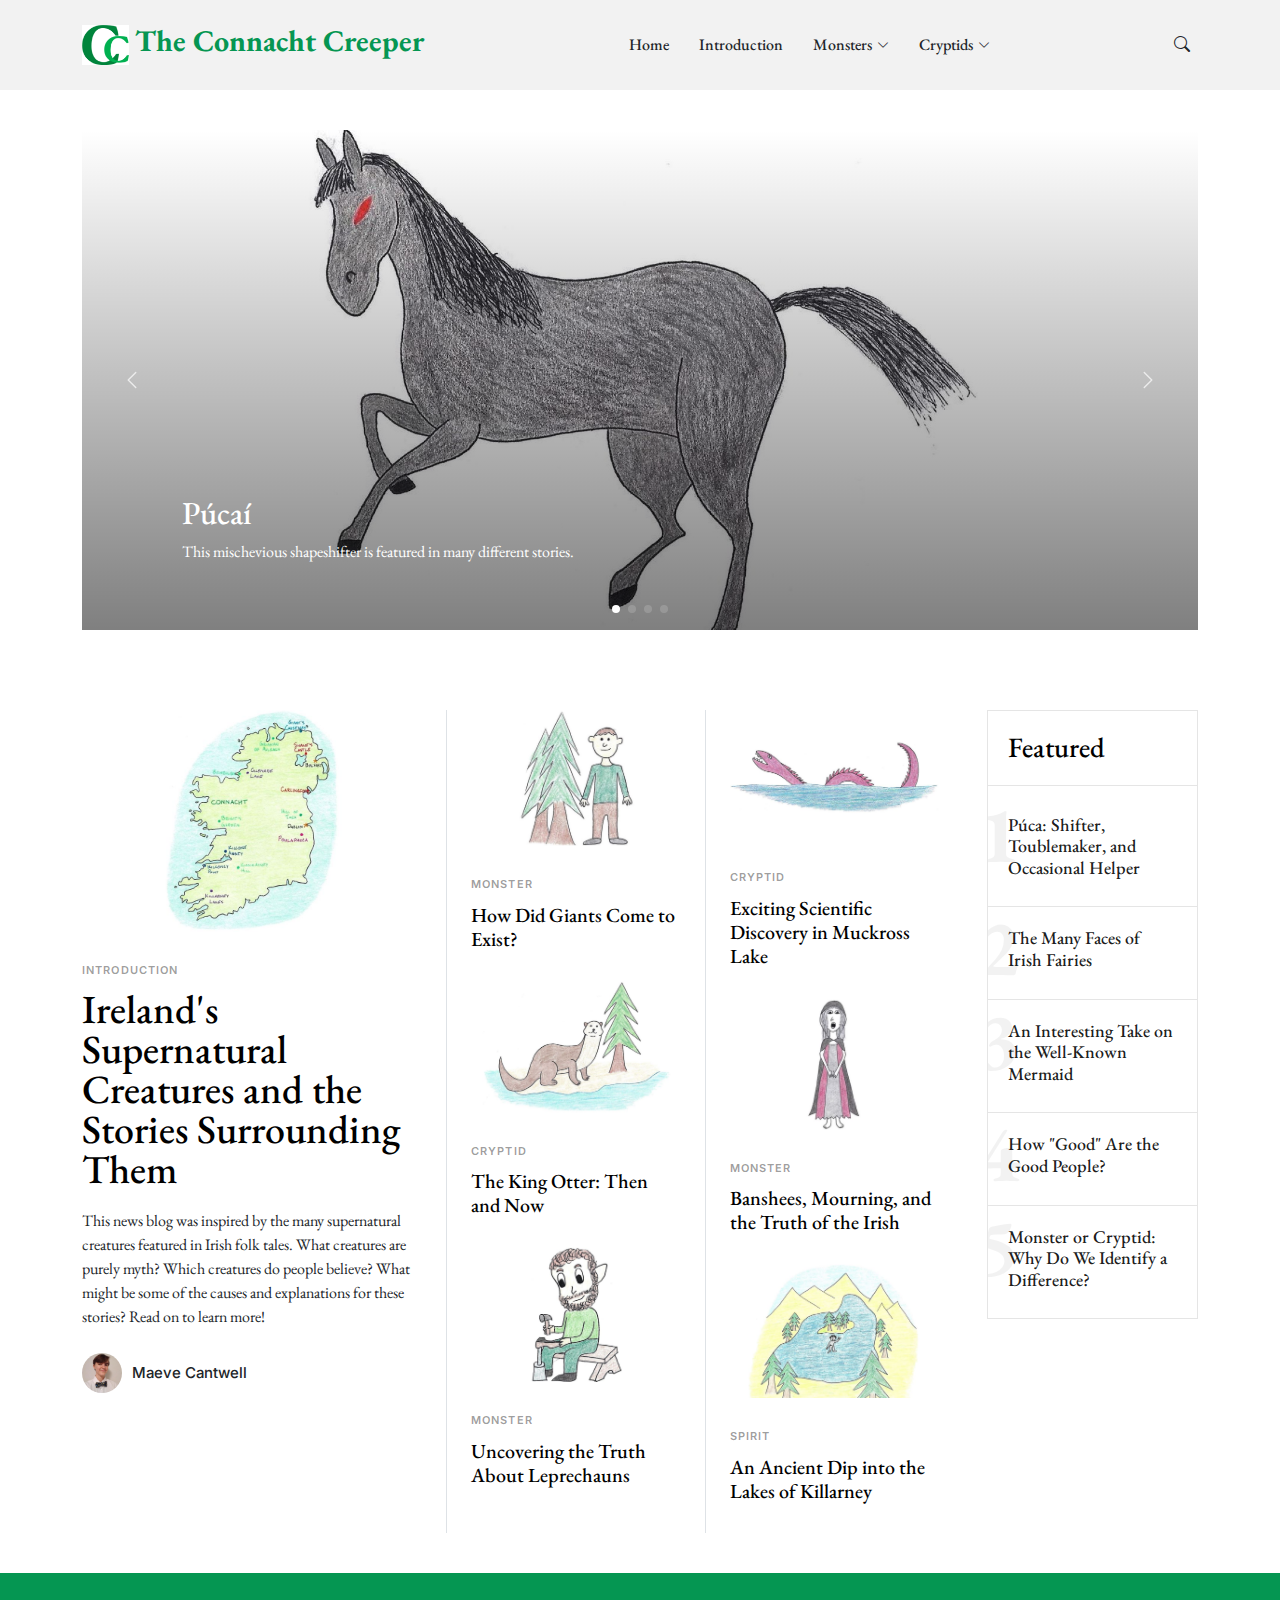
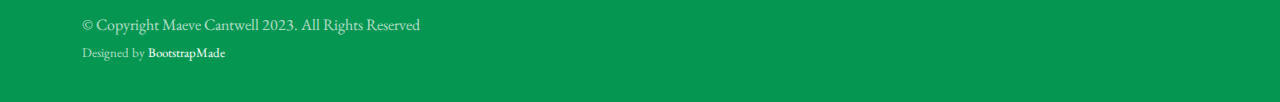
==== commit 4c2f0656: "TryAccents" ====
--- a/index.html
+++ b/index.html
@@ -10,7 +10,7 @@
   <meta content="" name="keywords">
 
   <!-- Favicons -->
-  <link href="assets/img/favicon.PNG" rel="icon">
+  <link href="assets/img/small-logo.png" rel="icon">
   <link href="assets/img/apple-touch-icon.png" rel="apple-touch-icon">
 
   <!-- Google Fonts -->
@@ -125,7 +125,7 @@
                 <div class="swiper-slide">
                   <a href="pucai.html" class="img-bg d-flex align-items-end" style="background-image: url('assets/img/puca12.JPG');">
                     <div class="img-bg-inner">
-                      <h2>Pucai</h2>
+                      <h2>P&uacute;ca&iacute;</h2>
                       <p>This mischevious shapeshifter is featured in many different stories.</p>
                     </div>
                   </a>
@@ -239,7 +239,7 @@
                     <li>
                       <a href="pucai.html">
                         <span class="number">1</span>
-                        <h3>Puca: Shifter, Toublemaker, and Occasional Helper</h3>
+                        <h3>P&uacute;ca: Shifter, Toublemaker, and Occasional Helper</h3>
                         <!--<span class="author">Jane Cooper</span>-->
                       </a>
                     </li>
@@ -695,7 +695,7 @@
         <div class="row justify-content-between">
           <div class="col-md-6 text-center text-md-start mb-3 mb-md-0">
             <div class="copyright">
-              © Copyright <strong><span>ZenBlog</span></strong>. All Rights Reserved
+              © Copyright <strong><span>Maeve Cantwell 2023</span></strong>. All Rights Reserved
             </div>
 
             <div class="credits">
